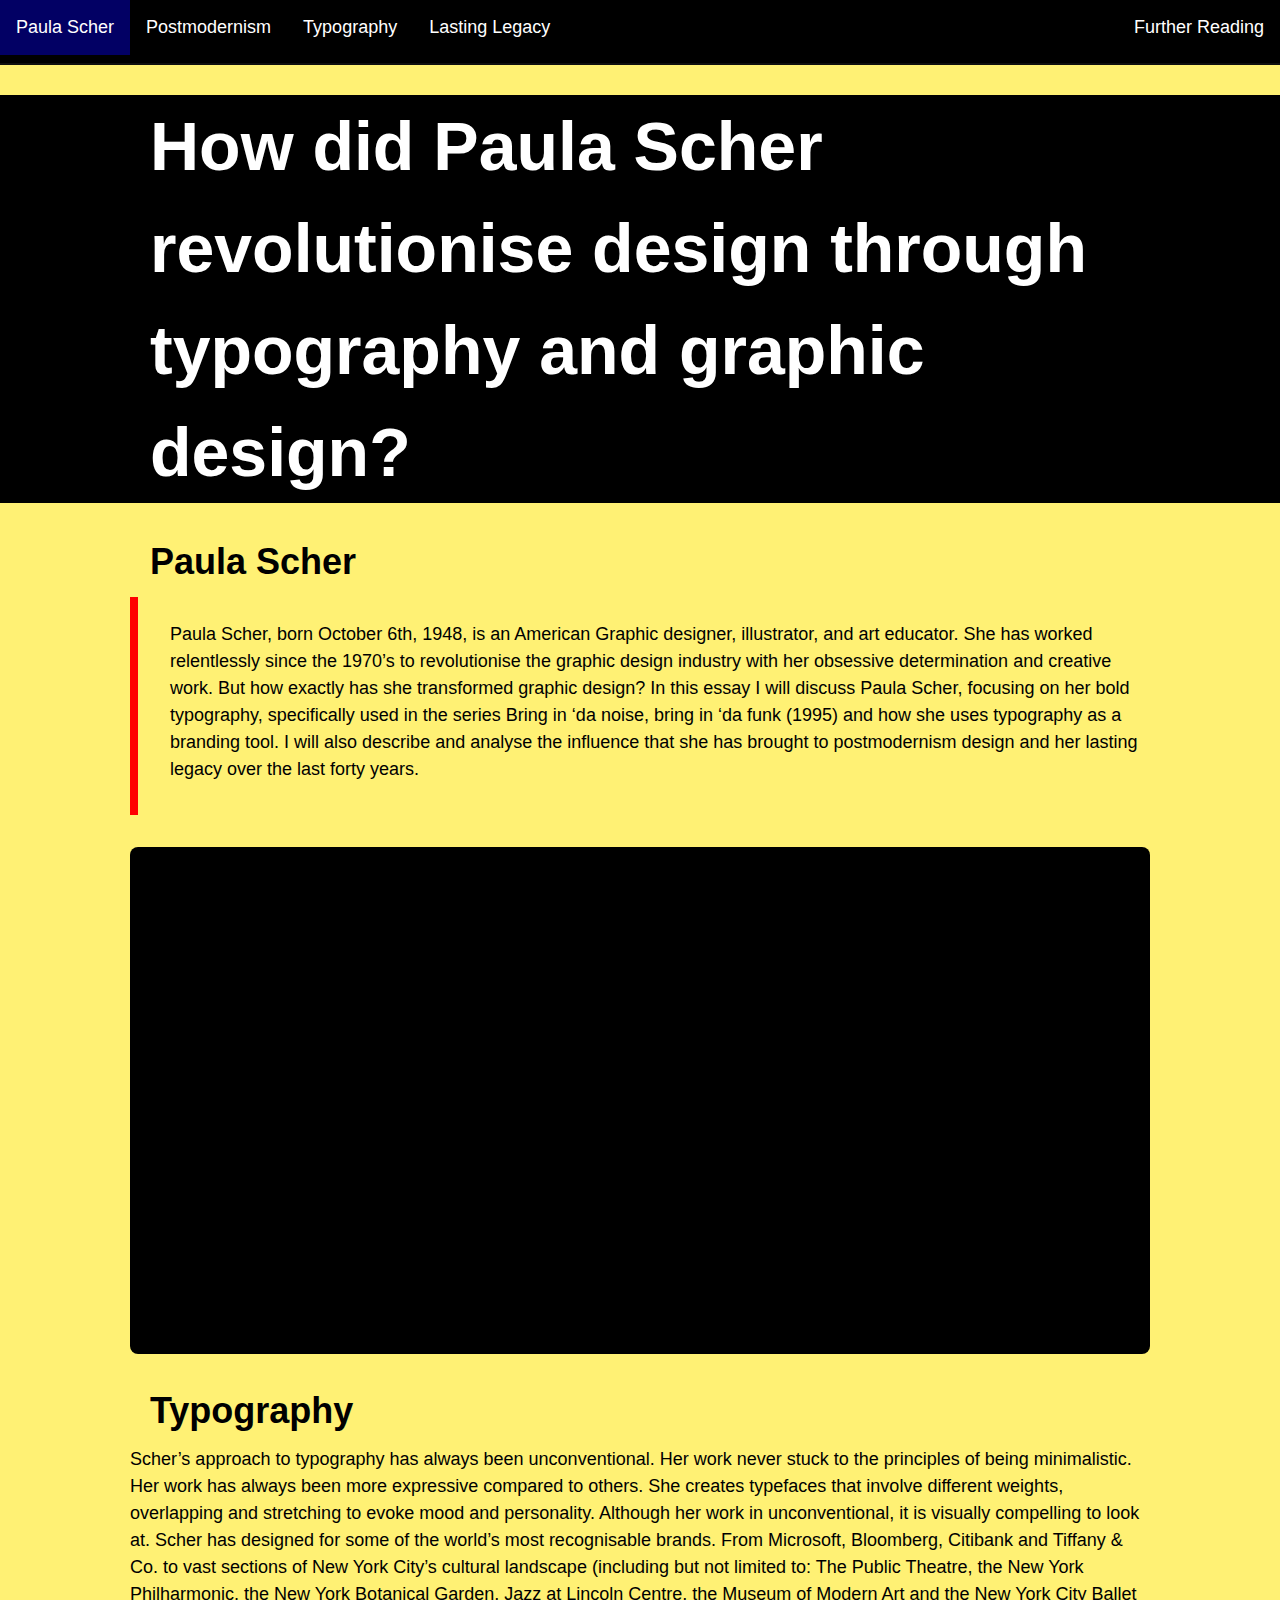
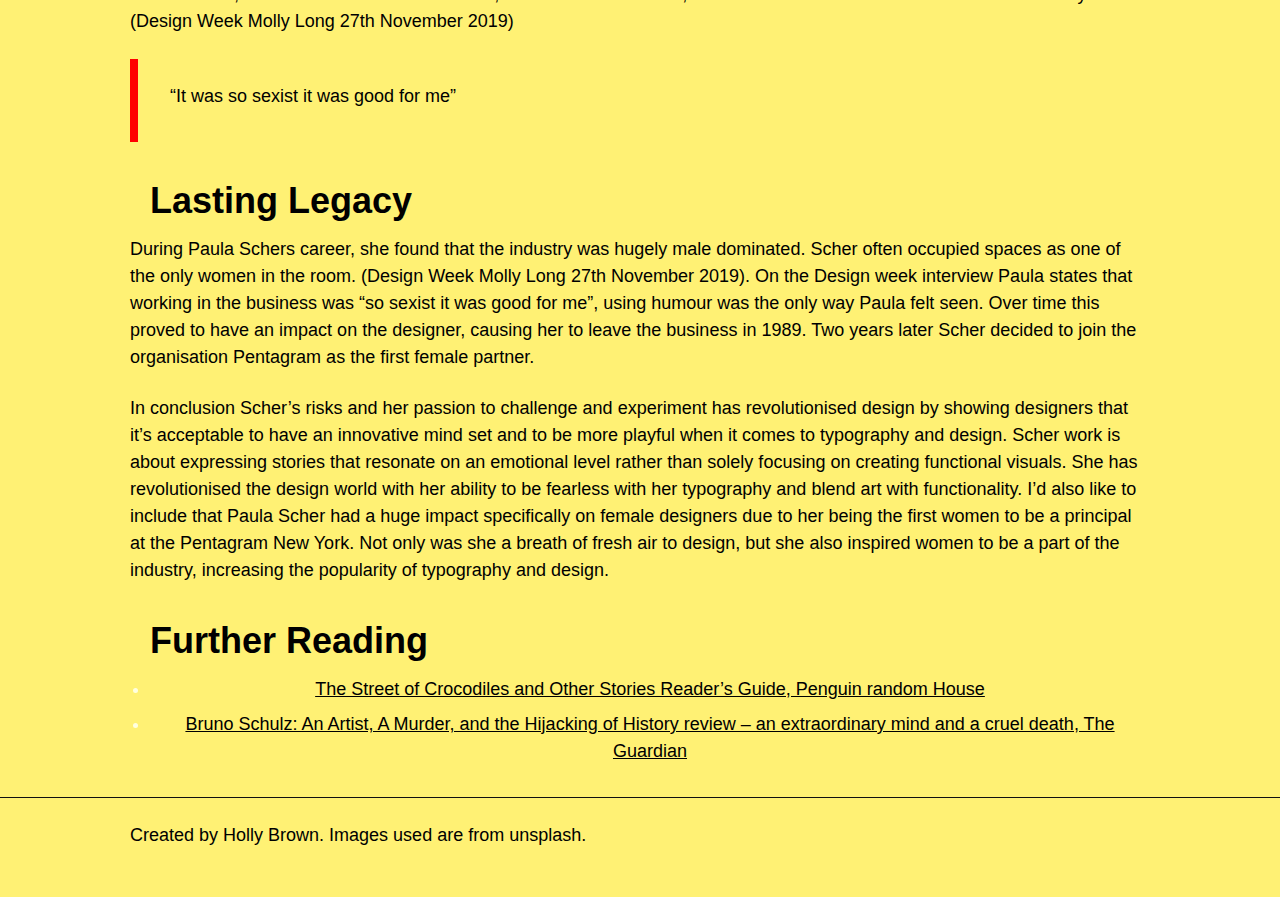
==== index.html @ dd76fe22 "index.html" ====
<!DOCTYPE html>
<html lang="en">

<head>
    <meta charset="UTF-8">
    <meta name="viewport" content="width=device-width, initial-scale=1.0">
    <title>Document</title>
    <link rel="stylesheet" type="text/css" href="/paulascher.css">

</head>

<body>
    <center>
        <div>
            <header>
                <div class="navbar">
                    <ul>
                        <li><a href="#Paula Scher">Paula Scher</a></li>
                        <li><a href="#Postmodernism">Postmodernism</a></li>
                        <li><a href="#Typography">Typography</a></li>
                        <li><a href="#Lasting Legacy">Lasting Legacy</a></li>
                        <li style="float:right"><a class="active" href="#Further Reading">Further Reading</a></li>
                    </ul>

                </div>
            </header>

            <div class="image-block">
            
               
                <div class="container">
                <h1>How did Paula Scher revolutionise design through typography and graphic design?</h1>
            </div>
            </div>

            <div class="container">


                <h2>Paula Scher</h2>
                <figure class="quote">
                    <blockquote>
                        <p> Paula Scher, born October 6th, 1948, is an American Graphic designer, illustrator, and art educator. She has worked relentlessly since the 1970’s to revolutionise the graphic design industry with her obsessive determination and creative work. But how exactly has she transformed graphic design? In this essay I will discuss Paula Scher, focusing on her bold typography, specifically used in the series Bring in ‘da noise, bring in ‘da funk (1995) and how she uses typography as a branding tool. I will also describe and analyse the influence that she has brought to postmodernism design and her lasting legacy over the last forty years.</p>



                    </blockquote>
                   
                </figure>

               
                
                
               
                <div class="color-block-container">
                    <div class="text-content">
                      <h2>Postmodernism</h2>
                      <p>Postmodernism is what came after modernist design, the prevailing aesthetic, style of the early mid 20th century, it can describe everything that came after modernism. (99 Designs, Johnny levanier, 2022). Post modernism became a movement in the 70’s and carried through to the 80’s, it rejected formal art instructions and theories, shattering traditional concepts. This is a significant movement as it introduced a new era of freedom and a sense that ‘anything goes’ (Tate, art Term). When Paula made Bring in ‘da Noise Bring in ‘da Funk (1995) it really signalled a paradigm shift, a new moment in the theatre. She figured out a way to take what she saw on stage and turn it into ink on paper. (Abstract The Art of Design time Netflix, 19:22). At the time this was the peak of postmodern graphic design. Set against a specific historical backdrop, the posters utilize a sans-serif typeface and combine elements of constructivism, graphic photography, and unique expressive techniques to transcend the limitations of postmodern graphic design, achieving a harmonious unity of form and function (Hill Publishing, Shao Yang, September 9th, 2024).  The series became popular as it reflected the culture and the graffiti streets of New York. Scher persuaded viewers with the posters by creating a system where the poster echoed the atmosphere of the theatre. This leads me to my next point which is how Scher uses her typography as a branding tool.</p>
                    </div>
                    <div class="image-content">
                      
                    </div>
                  </div>
                  


            

                <h2>Typography</h2>

                <p> Scher’s approach to typography has always been unconventional. Her work never stuck to the principles of being minimalistic. Her work has always been more expressive compared to others. She creates typefaces that involve different weights, overlapping and stretching to evoke mood and personality. Although her work in unconventional, it is visually compelling to look at. Scher has designed for some of the world’s most recognisable brands. From Microsoft, Bloomberg, Citibank and Tiffany & Co. to vast sections of New York City’s cultural landscape (including but not limited to: The Public Theatre, the New York Philharmonic, the New York Botanical Garden, Jazz at Lincoln Centre, the Museum of Modern Art and the New York City Ballet (Design Week Molly Long 27th November 2019) </P>
                
                


            
            
                     <div class="container">
                        <figure class="quote">
                            <blockquote>
                                <P> “It was so sexist it was good for me” </P>
                            </blockquote>
                            <figcaption>
                    </div>
                

                <h2> Lasting Legacy </h2>

                <P> During Paula Schers career, she found that the industry was hugely male dominated. Scher often occupied spaces as one of the only women in the room.  (Design Week Molly Long 27th November 2019). On the Design week interview Paula states that working in the business was “so sexist it was good for me”, using humour was the only way Paula felt seen.  Over time this proved to have an impact on the designer, causing her to leave the business in 1989.  Two years later Scher decided to join the organisation Pentagram as the first female partner. </P>

                <P> In conclusion Scher’s risks and her passion to challenge and experiment has revolutionised design by showing designers that it’s acceptable to have an innovative mind set and to be more playful when it comes to typography and design. Scher work is about expressing stories that resonate on an emotional level rather than solely focusing on creating functional visuals. She has revolutionised the design world with her ability to be fearless with her typography and blend art with functionality. I’d also like to include that Paula Scher had a huge impact specifically on female designers due to her being the first women to be a principal at the Pentagram New York. Not only was she a breath of fresh air to design, but she also inspired women to be a part of the industry, increasing the popularity of typography and design. </P>
               
               
               
        



                <h2> Further Reading </h2>

                <ul>
                    <li> <a href="https://www.penguinrandomhouse.com/books/293938/the-street-of-crocodiles-and-other-stories-by-bruno-schulz-foreword-by-jonathan-safran-foer-introduction-by-david-a-goldfarb-translated-by-celina-wieniewska/9780143105145/readers-guide/"
                            </a> The Street of Crocodiles and Other Stories Reader’s Guide, Penguin random House</a>
                    </li>
                    <li> <a href="https://www.theguardian.com/books/2023/may/14/bruno-schulz-an-artist-a-murder-and-the-hijacking-of-history-benjamin-balint-review-extraordinary-mind-cruel-death"
                            </a> Bruno Schulz: An Artist, A Murder, and the Hijacking of History review – an 
                            extraordinary mind and a cruel death, The Guardian</a> </li>
                </ul>


            </div>
            <footer>
                <div class="container">
                    <p> Created by Holly Brown. Images used are from unsplash. </p>
                </div>
            </footer>
    </center>
</body>

</html>
---- paulascher.css ----
/*import fonts from Google fonts>*/
@import url('https://fonts.googleapis.com/css2?family=Geist+Mono:wght@100..900&display=swap');

/* css reset */
 *{
    padding: 0;
    margin: 0;
    font-size: 100%;
    line-height: 1em;
 }

 /*default styles for whole page*/
 body{
    color: lightyellow;
    border-color: rgb(0, 0, 0);
    background-color: #fff174;
 }


 /* content contianer to centre content */
 .container {
    max-width: 1020px;
    margin: 0 auto o auto;
    font-size: large;
    

 }

 /* Default styling for Headings */
 h1,h2,h3,h4,h5,h6 {
    font-family: sans-serif;
    line-height: 1.5;
    font-weight: 700;
    margin-top: 30px; /* Adjust this value to control how far the heading is from the top */
    margin-left: 20px; /* Adjust to shift heading from the left if needed */
    text-align: left; /* Align the text to the left */
    
 }

 .navbar ul {
    list-style-type: none;
    margin: 0;
    padding: 0;
    overflow: hidden;
    background-color: #000000;
  }
  
 .navbar li {
    float: left;
  }
  
 .navbar li a {
    display: block;
    color: rgb(255, 255, 255);
    text-align: center;
    padding: 14px 16px;
    text-decoration: none;
  }
  
  /* Change the link color to #111 (black) on hover */
 .navbar li a:hover {
    background-color: #020064;
  }
 

     /*specific styles*/
         h1 {
            font-size: 4.25rem;
                margin-bottom: 2rem;
                   font-weight: 900;
                   font-family: sans-serif;
 }

 
 

 /*specific styles*/
h1 {
    font-size: 4.25rem;
    margin-bottom: 2rem;
    color: rgb(255, 255, 255);
    font-family: sans-serif;
    }
    


h2 {
    font-size: 2.25rem;
    margin-bottom: .5rem;
    color: #000000;
    font-family: sans-serif;

    }
    


 h3 {
     font-size: 2rem;
    margin-bottom: 0.5rem;
    font-family: sans-serif;

     }


    h4 {
    font-size: 1.75rem;
    margin-bottom: 0.5rem;
    font-family: sans-serif;
     }


   /* Paragraphs */
p {
font-family: sans-serif;
font-weight: 400;
line-height: 1.5;
font-size: 1.125rem;
margin-bottom: 1.5rem;
font-style: normal;
color: #000000;
text-align: left; /* Align the text to the left */

}

/*paragraph large */
p.large {
    font-family: sans-serif;
    font-weight: 400;
    font-style: italic;
    line-height: 1.5;
    font-size: 1.5rem;
    margin-bottom: 2.5rem;
    color: #000000;
    }
    
    
ul {
        list-style: disc outside;
        margin-bottom: 1.5rem;
        margin-left: 1.25rem;
        }
        ul li {
        font-family: sans-serif;
        font-weight: 400;
        line-height: 1.5;
        font-size: 1.125rem;
        margin-bottom: .5rem;
        }

        /* hyperlinks */
a {
    font-family: sans-serif;
    font-size:inherit;
    line-height: inherit;
    color: #000000;
    }
    
a:hover {
 color:#0b0267;
 }
a:visited {
color:#ff0000;
 }

/* images*/
img {
    max-width: 1020px;
    width:100%;
    height:auto;
    border:1px solid #101010;
    margin-bottom: 2rem;
    }
    
    /*blockquote*/
figure.quote {
    border-left: 8px solid #ff0000;
    padding:1.5rem 0 1.5rem 2rem;
    margin-bottom: 2rem;
    }

figure.quote p{
 margin-bottom:0;
 }
 figure.quote blockquote {
 margin-bottom:.5rem;
 }
 figure.quote figcaption p{
 font-weight:700;
  }

footer {
padding: 1.5rem 0 1.5rem 0;
margin-top:2rem;
border-top:1px solid #101010;
}

main{
    margin-bottom: 2.5rem;
    }

    header{
        border-bottom:2px solid #101010;
        }
        header p.logo{
        font-weight: 700;
        font-size:1.75rem;
        line-height: 1.1;
        }

        .colour-block{
            padding:3rem 0 3rem 0;
            background-color:#fffbec;
        
            }
            
            .highlight {
                background-color: #088505;
                padding:0 0.5rem;
                }
                
                
/* images*/
img { 
    
    max-width: 1020px;
    width:100%;
    height:auto;
    border:1px solid #101010;
    margin-bottom: 2rem;
    }
    
/*header block with bg images*/ 
.image-block{
    min-height: 400px;
    width:100%;
    background-color: rgb(0, 0, 0);
    margin:0;
    padding:0;
    background-image:'bruno-1.png';

}

       
/* Style for the container */
.color-block-container {
           
    background-color: #000000;  
    padding: 20px;              
    border-radius: 8px;          
    align-items: center;         /* Vertically center the content */
    
  }
  
  /* Style for the text content */
  .text-content {
    flex: 1;                     /* Make text content take up available space */
    margin-right: 20px;           /* Space between text and image */
    color: lightgoldenrodyellow;
  }
  
  

  
  /* Style for the image content */
  .image-content img {
    max-width: 300px;             /* Set a maximum width for the image */

  }
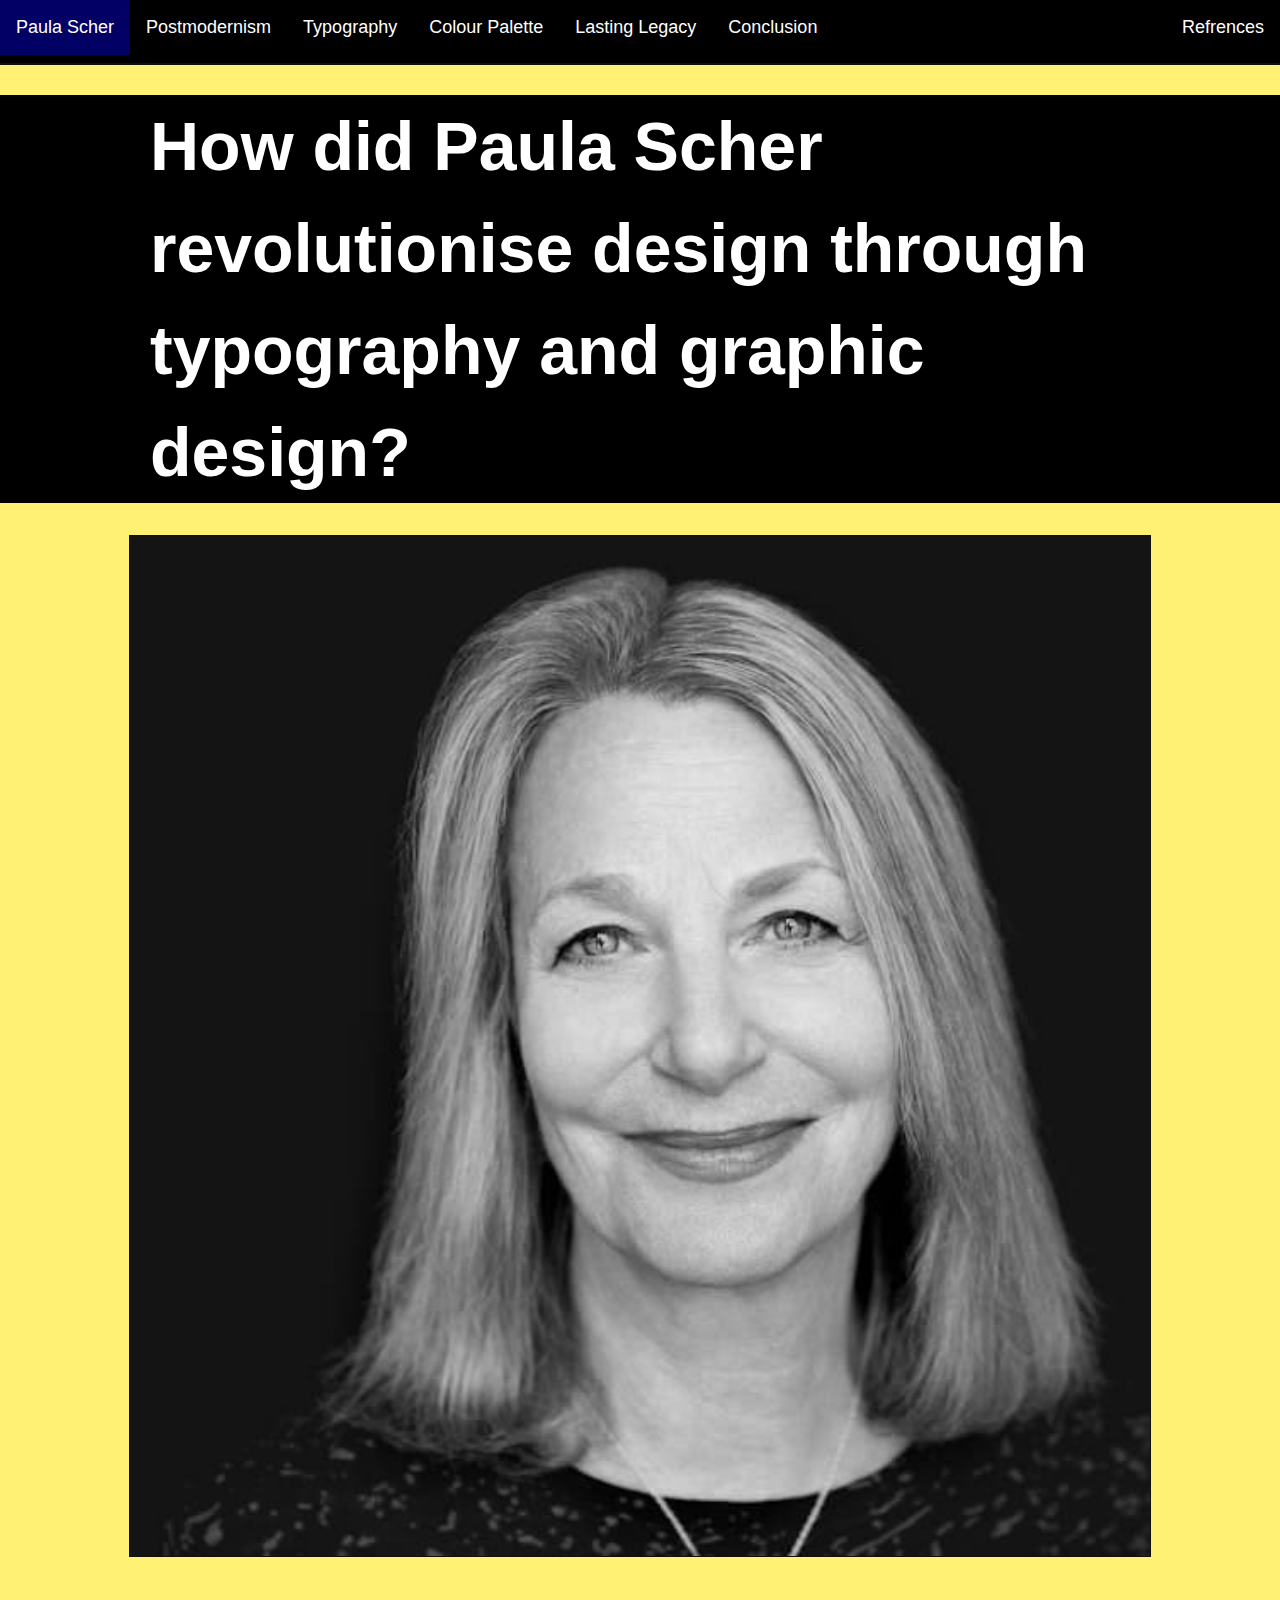
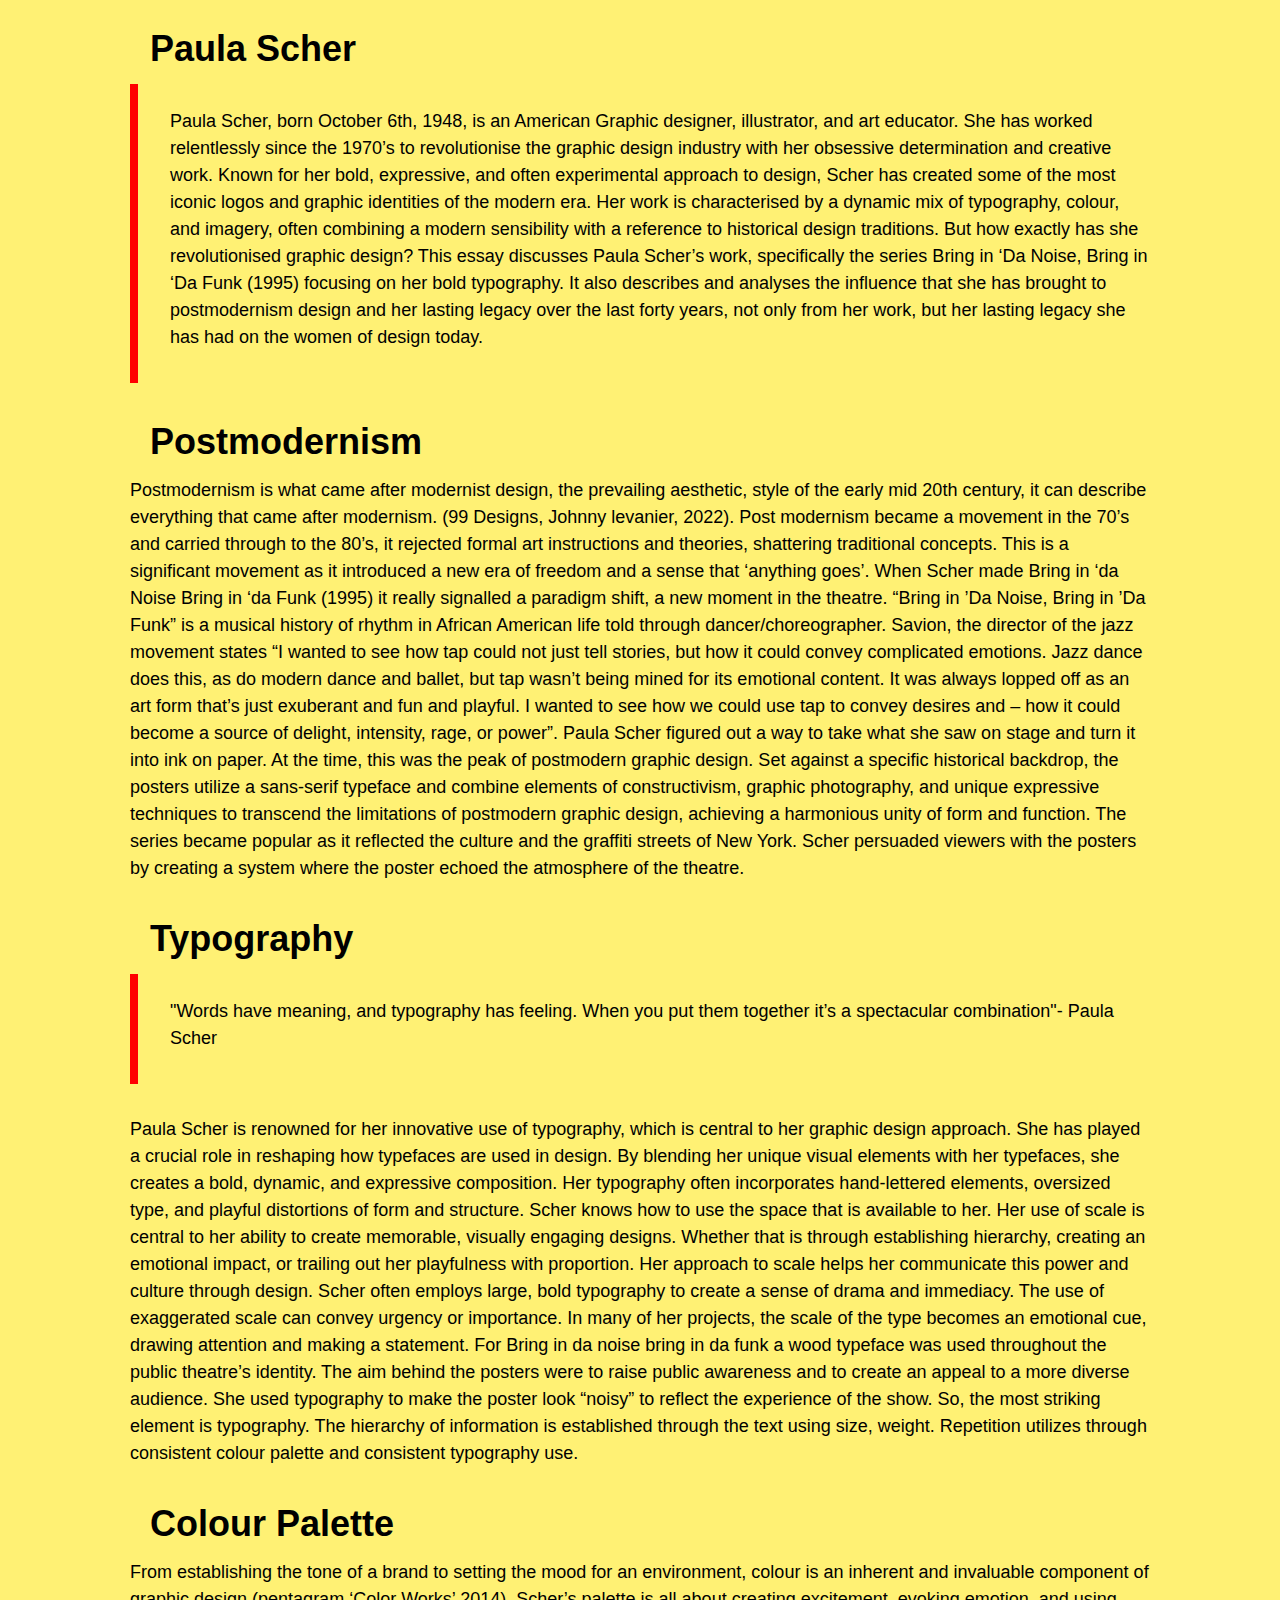
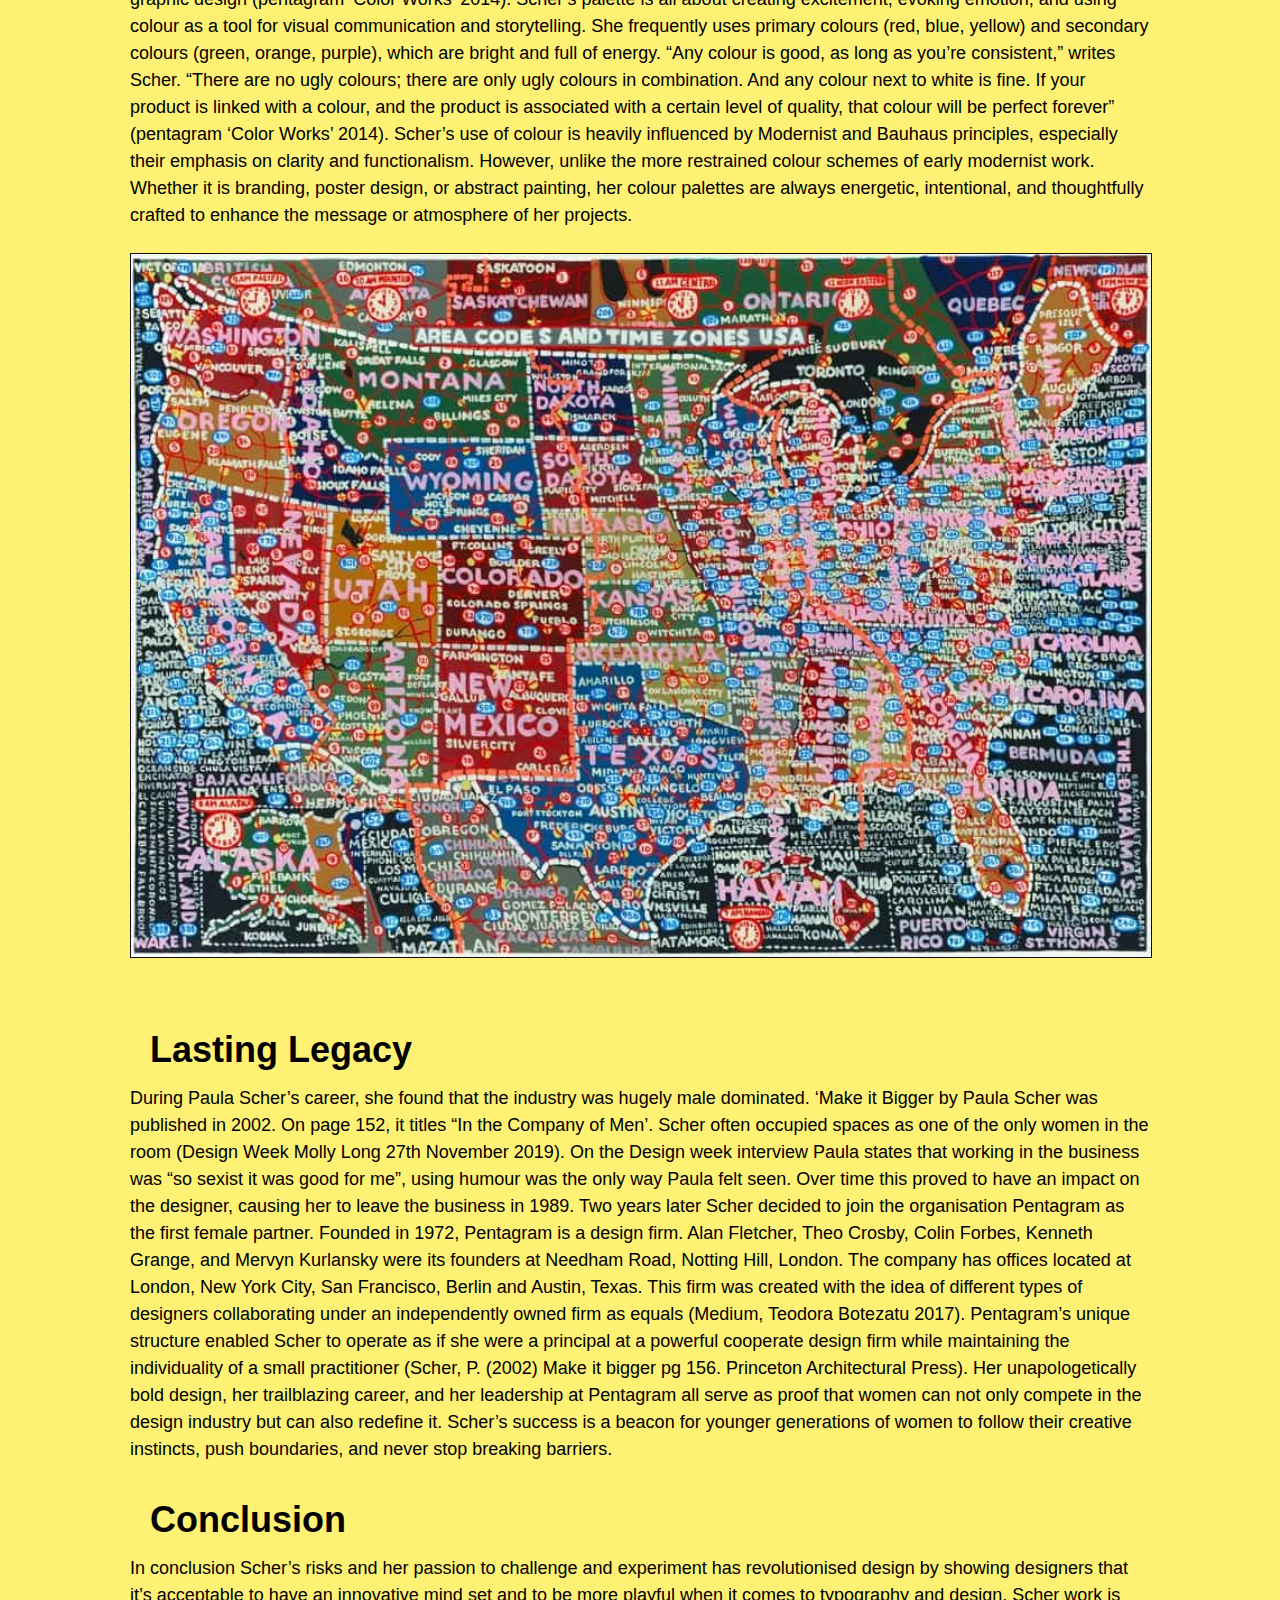
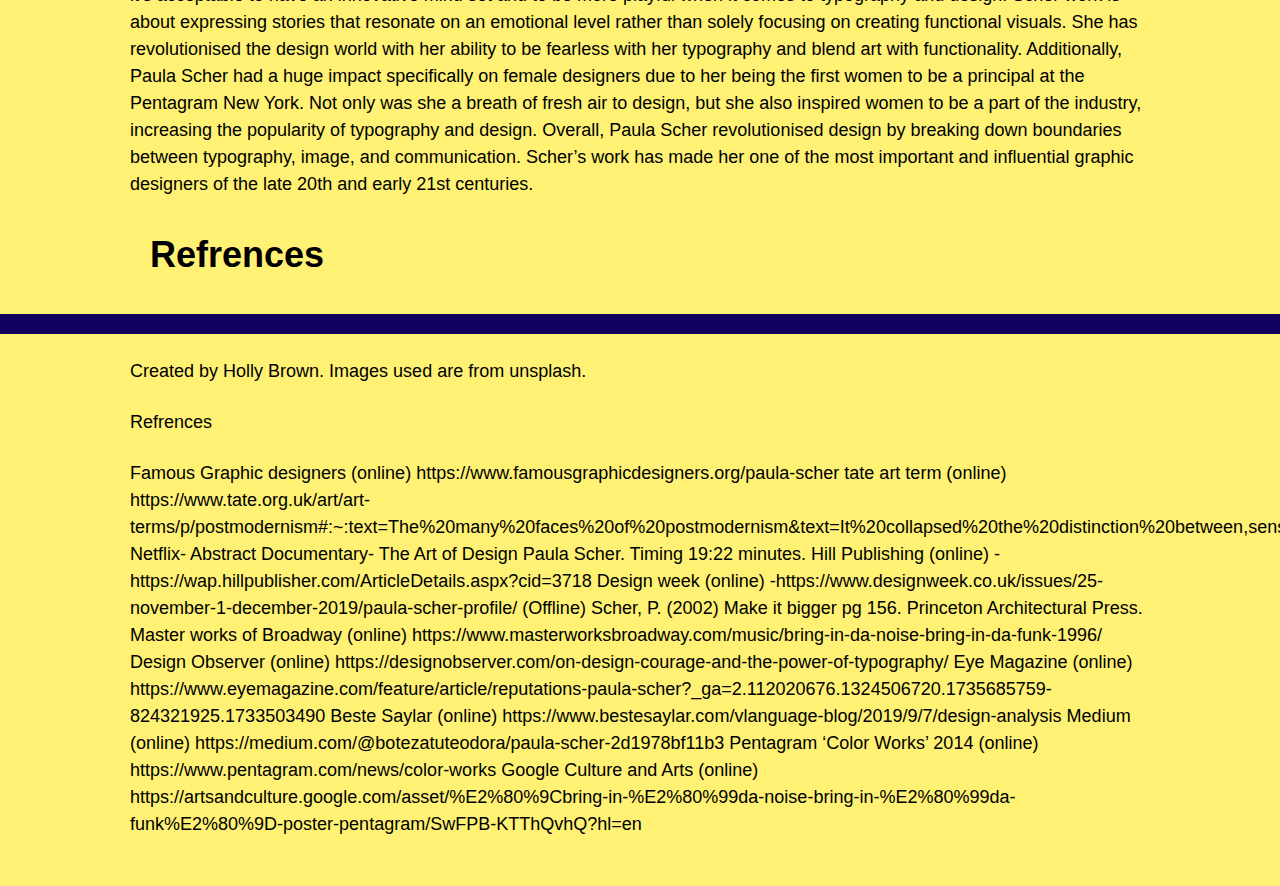
==== commit 0b3ad956: "css" ====
--- a/index.html
+++ b/index.html
@@ -7,10 +7,14 @@
     <title>Document</title>
     <link rel="stylesheet" type="text/css" href="/paulascher.css">
 
+    
+
 </head>
 
 <body>
     <center>
+
+
         <div>
             <header>
                 <div class="navbar">
@@ -18,99 +22,140 @@
                         <li><a href="#Paula Scher">Paula Scher</a></li>
                         <li><a href="#Postmodernism">Postmodernism</a></li>
                         <li><a href="#Typography">Typography</a></li>
+                        <li><a href="#Colour Palette">Colour Palette</a></li>
                         <li><a href="#Lasting Legacy">Lasting Legacy</a></li>
-                        <li style="float:right"><a class="active" href="#Further Reading">Further Reading</a></li>
+                        <li><a href="#Conclusion">Conclusion</a></li>
+                        <li style="float:right"><a class="active" href="#Refrences">Refrences</a></li>
                     </ul>
+                
 
                 </div>
+
+
             </header>
 
+
             <div class="image-block">
-            
-               
                 <div class="container">
                 <h1>How did Paula Scher revolutionise design through typography and graphic design?</h1>
             </div>
             </div>
 
+            <img src="images/paula.scher1.jpg"</img>
+            
+
             <div class="container">
-
 
                 <h2>Paula Scher</h2>
                 <figure class="quote">
                     <blockquote>
-                        <p> Paula Scher, born October 6th, 1948, is an American Graphic designer, illustrator, and art educator. She has worked relentlessly since the 1970’s to revolutionise the graphic design industry with her obsessive determination and creative work. But how exactly has she transformed graphic design? In this essay I will discuss Paula Scher, focusing on her bold typography, specifically used in the series Bring in ‘da noise, bring in ‘da funk (1995) and how she uses typography as a branding tool. I will also describe and analyse the influence that she has brought to postmodernism design and her lasting legacy over the last forty years.</p>
-
+                        <p>
+                            Paula Scher, born October 6th, 1948, is an American Graphic designer, illustrator, and art educator. She has worked relentlessly since the 1970’s to revolutionise the graphic design industry with her obsessive determination and creative work. Known for her bold, expressive, and often experimental approach to design, Scher has created some of the most iconic logos and graphic identities of the modern era. Her work is characterised by a dynamic mix of typography, colour, and imagery, often combining a modern sensibility with a reference to historical design traditions. But how exactly has she revolutionised graphic design? This essay discusses Paula Scher’s work, specifically the series Bring in ‘Da Noise, Bring in ‘Da Funk (1995) focusing on her bold typography. It also describes and analyses the influence that she has brought to postmodernism design and her lasting legacy over the last forty years, not only from her work, but her lasting legacy she has had on the women of design today.
+                             </p>
 
 
                     </blockquote>
                    
                 </figure>
+                
+              
 
                
                 
+        
+               
+                 <h2>Postmodernism</h2>
+                <p>Postmodernism is what came after modernist design, the prevailing aesthetic, style of the early mid 20th century, it can describe everything that came after modernism. (99 Designs, Johnny levanier, 2022). Post modernism became a movement in the 70’s and carried through to the 80’s, it rejected formal art instructions and theories, shattering traditional concepts. This is a significant movement as it introduced a new era of freedom and a sense that ‘anything goes’. When Scher made Bring in ‘da Noise Bring in ‘da Funk (1995) it really signalled a paradigm shift, a new moment in the theatre. “Bring in ’Da Noise, Bring in ’Da Funk” is a musical history of rhythm in African American life told through dancer/choreographer. Savion, the director of the jazz movement states “I wanted to see how tap could not just tell stories, but how it could convey complicated emotions. Jazz dance does this, as do modern dance and ballet, but tap wasn’t being mined for its emotional content. It was always lopped off as an art form that’s just exuberant and fun and playful. I wanted to see how we could use tap to convey desires and – how it could become a source of delight, intensity, rage, or power”. Paula Scher figured out a way to take what she saw on stage and turn it into ink on paper. At the time, this was the peak of postmodern graphic design. Set against a specific historical backdrop, the posters utilize a sans-serif typeface and combine elements of constructivism, graphic photography, and unique expressive techniques to transcend the limitations of postmodern graphic design, achieving a harmonious unity of form and function.  The series became popular as it reflected the culture and the graffiti streets of New York. Scher persuaded viewers with the posters by creating a system where the poster echoed the atmosphere of the theatre.</p>
+
+
                 
-               
-                <div class="color-block-container">
-                    <div class="text-content">
-                      <h2>Postmodernism</h2>
-                      <p>Postmodernism is what came after modernist design, the prevailing aesthetic, style of the early mid 20th century, it can describe everything that came after modernism. (99 Designs, Johnny levanier, 2022). Post modernism became a movement in the 70’s and carried through to the 80’s, it rejected formal art instructions and theories, shattering traditional concepts. This is a significant movement as it introduced a new era of freedom and a sense that ‘anything goes’ (Tate, art Term). When Paula made Bring in ‘da Noise Bring in ‘da Funk (1995) it really signalled a paradigm shift, a new moment in the theatre. She figured out a way to take what she saw on stage and turn it into ink on paper. (Abstract The Art of Design time Netflix, 19:22). At the time this was the peak of postmodern graphic design. Set against a specific historical backdrop, the posters utilize a sans-serif typeface and combine elements of constructivism, graphic photography, and unique expressive techniques to transcend the limitations of postmodern graphic design, achieving a harmonious unity of form and function (Hill Publishing, Shao Yang, September 9th, 2024).  The series became popular as it reflected the culture and the graffiti streets of New York. Scher persuaded viewers with the posters by creating a system where the poster echoed the atmosphere of the theatre. This leads me to my next point which is how Scher uses her typography as a branding tool.</p>
-                    </div>
-                    <div class="image-content">
                       
-                    </div>
-                  </div>
+                <h2>Typography</h2>
                   
 
-
+                  <div class="container">
+                    <figure class="quote">
+                        <blockquote>
+                            <P> "Words have meaning, and typography has feeling. When you put them together it’s a spectacular combination"- Paula Scher </P>
+                        </blockquote>
+                        <figcaption>
+                </div>
+            
             
 
-                <h2>Typography</h2>
-
-                <p> Scher’s approach to typography has always been unconventional. Her work never stuck to the principles of being minimalistic. Her work has always been more expressive compared to others. She creates typefaces that involve different weights, overlapping and stretching to evoke mood and personality. Although her work in unconventional, it is visually compelling to look at. Scher has designed for some of the world’s most recognisable brands. From Microsoft, Bloomberg, Citibank and Tiffany & Co. to vast sections of New York City’s cultural landscape (including but not limited to: The Public Theatre, the New York Philharmonic, the New York Botanical Garden, Jazz at Lincoln Centre, the Museum of Modern Art and the New York City Ballet (Design Week Molly Long 27th November 2019) </P>
-                
+                <p> Paula Scher is renowned for her innovative use of typography, which is central to her graphic design approach. She has played a crucial role in reshaping how typefaces are used in design. By blending her unique visual elements with her typefaces, she creates a bold, dynamic, and expressive composition. Her typography often incorporates hand-lettered elements, oversized type, and playful distortions of form and structure. Scher knows how to use the space that is available to her. Her use of scale is central to her ability to create memorable, visually engaging designs. Whether that is through establishing hierarchy, creating an emotional impact, or trailing out her playfulness with proportion. Her approach to scale helps her communicate this power and culture through design. Scher often employs large, bold typography to create a sense of drama and immediacy. The use of exaggerated scale can convey urgency or importance. In many of her projects, the scale of the type becomes an emotional cue, drawing attention and making a statement. For Bring in da noise bring in da funk a wood typeface was used throughout the public theatre’s identity. The aim behind the posters were to raise public awareness and to create an appeal to a more diverse audience. She used typography to make the poster look “noisy” to reflect the experience of the show. So, the most striking element is typography. The hierarchy of information is established through the text using size, weight. Repetition utilizes through consistent colour palette and consistent typography use.</p>
                 
 
+                <h2> Colour Palette </h2>
+                <p>From establishing the tone of a brand to setting the mood for an environment, colour is an inherent and invaluable component of graphic design (pentagram ‘Color Works’ 2014). Scher’s palette is all about creating excitement, evoking emotion, and using colour as a tool for visual communication and storytelling. She frequently uses primary colours (red, blue, yellow) and secondary colours (green, orange, purple), which are bright and full of energy. “Any colour is good, as long as you’re consistent,” writes Scher. “There are no ugly colours; there are only ugly colours in combination. And any colour next to white is fine. If your product is linked with a colour, and the product is associated with a certain level of quality, that colour will be perfect forever” (pentagram ‘Color Works’ 2014). Scher’s use of colour is heavily influenced by Modernist and Bauhaus principles, especially their emphasis on clarity and functionalism. However, unlike the more restrained colour schemes of early modernist work. Whether it is branding, poster design, or abstract painting, her colour palettes are always energetic, intentional, and thoughtfully crafted to enhance the message or atmosphere of her projects.</p>
 
+
+            <img src="images/paula.scher.colourpalette.jpg">
             
-            
-                     <div class="container">
-                        <figure class="quote">
-                            <blockquote>
-                                <P> “It was so sexist it was good for me” </P>
-                            </blockquote>
-                            <figcaption>
-                    </div>
-                
+                   
 
                 <h2> Lasting Legacy </h2>
+                <p>During Paula Scher’s career, she found that the industry was hugely male dominated. ‘Make it Bigger by Paula Scher was published in 2002. On page 152, it titles “In the Company of Men’. Scher often occupied spaces as one of the only women in the room (Design Week Molly Long 27th November 2019). On the Design week interview Paula states that working in the business was “so sexist it was good for me”, using humour was the only way Paula felt seen. Over time this proved to have an impact on the designer, causing her to leave the business in 1989.  Two years later Scher decided to join the organisation Pentagram as the first female partner. Founded in 1972, Pentagram is a design firm. 
+                    Alan Fletcher, Theo Crosby, Colin Forbes, Kenneth Grange, and Mervyn Kurlansky were its founders at Needham Road, Notting Hill, London. The company has offices located at London, New York City, San Francisco, Berlin and Austin, Texas. This firm was created with the idea of different types of designers collaborating under an independently owned firm as equals (Medium, Teodora Botezatu 2017).
+                     Pentagram’s unique structure enabled Scher to operate as if she were a principal at a powerful cooperate design firm while maintaining the individuality of a small practitioner (Scher, P. (2002) Make it bigger pg 156. Princeton Architectural Press). Her unapologetically bold design, her trailblazing career, and her leadership at Pentagram all serve as proof that women can not only compete in the design industry but can also redefine it. Scher’s success is a beacon for younger generations of women to follow their creative instincts, push boundaries, and never stop breaking barriers.
+                    
+                    </p>
 
-                <P> During Paula Schers career, she found that the industry was hugely male dominated. Scher often occupied spaces as one of the only women in the room.  (Design Week Molly Long 27th November 2019). On the Design week interview Paula states that working in the business was “so sexist it was good for me”, using humour was the only way Paula felt seen.  Over time this proved to have an impact on the designer, causing her to leave the business in 1989.  Two years later Scher decided to join the organisation Pentagram as the first female partner. </P>
-
-                <P> In conclusion Scher’s risks and her passion to challenge and experiment has revolutionised design by showing designers that it’s acceptable to have an innovative mind set and to be more playful when it comes to typography and design. Scher work is about expressing stories that resonate on an emotional level rather than solely focusing on creating functional visuals. She has revolutionised the design world with her ability to be fearless with her typography and blend art with functionality. I’d also like to include that Paula Scher had a huge impact specifically on female designers due to her being the first women to be a principal at the Pentagram New York. Not only was she a breath of fresh air to design, but she also inspired women to be a part of the industry, increasing the popularity of typography and design. </P>
                
                
-               
+               <h2>Conclusion</h2>
+               <p>In conclusion Scher’s risks and her passion to challenge and experiment has revolutionised design by showing designers that it’s acceptable to have an innovative mind set and to be more playful when it comes to typography and design. Scher work is about expressing stories that resonate on an emotional level rather than solely focusing on creating functional visuals. She has revolutionised the design world with her ability to be fearless with her typography and blend art with functionality. Additionally, Paula Scher had a huge impact specifically on female designers due to her being the first women to be a principal at the Pentagram New York. Not only was she a breath of fresh air to design, but she also inspired women to be a part of the industry, increasing the popularity of typography and design. Overall, Paula Scher revolutionised design by breaking down boundaries between typography, image, and communication. Scher’s work has made her one of the most important and influential graphic designers of the late 20th and early 21st centuries.</p>
         
 
 
 
-                <h2> Further Reading </h2>
+                
 
-                <ul>
-                    <li> <a href="https://www.penguinrandomhouse.com/books/293938/the-street-of-crocodiles-and-other-stories-by-bruno-schulz-foreword-by-jonathan-safran-foer-introduction-by-david-a-goldfarb-translated-by-celina-wieniewska/9780143105145/readers-guide/"
-                            </a> The Street of Crocodiles and Other Stories Reader’s Guide, Penguin random House</a>
-                    </li>
-                    <li> <a href="https://www.theguardian.com/books/2023/may/14/bruno-schulz-an-artist-a-murder-and-the-hijacking-of-history-benjamin-balint-review-extraordinary-mind-cruel-death"
-                            </a> Bruno Schulz: An Artist, A Murder, and the Hijacking of History review – an 
-                            extraordinary mind and a cruel death, The Guardian</a> </li>
-                </ul>
-
-
+<h2>Refrences</h2>
             </div>
             <footer>
                 <div class="container">
                     <p> Created by Holly Brown. Images used are from unsplash. </p>
+                    <p>Refrences</p>
+                    <p>Famous Graphic designers (online)
+                        https://www.famousgraphicdesigners.org/paula-scher
+                        
+                        tate art term (online)
+                        https://www.tate.org.uk/art/art-terms/p/postmodernism#:~:text=The%20many%20faces%20of%20postmodernism&text=It%20collapsed%20the%20distinction%20between,sense%20that%20'anything%20goes'
+                        
+                        Netflix- Abstract Documentary- The Art of Design Paula Scher. Timing 19:22 minutes.
+                        
+                        Hill Publishing  (online)
+                         - https://wap.hillpublisher.com/ArticleDetails.aspx?cid=3718
+                        
+                        Design week (online)
+                        -https://www.designweek.co.uk/issues/25-november-1-december-2019/paula-scher-profile/
+                        
+                        (Offline)
+                         Scher, P. (2002) Make it bigger pg 156. Princeton Architectural Press.
+                        
+                        Master works of Broadway (online)
+                        https://www.masterworksbroadway.com/music/bring-in-da-noise-bring-in-da-funk-1996/
+                        
+                        Design Observer (online)
+                        https://designobserver.com/on-design-courage-and-the-power-of-typography/ 
+                        
+                        Eye Magazine (online)
+                        https://www.eyemagazine.com/feature/article/reputations-paula-scher?_ga=2.112020676.1324506720.1735685759-824321925.1733503490
+                        
+                        Beste Saylar (online)
+                        https://www.bestesaylar.com/vlanguage-blog/2019/9/7/design-analysis
+                         
+                        Medium (online)
+                        https://medium.com/@botezatuteodora/paula-scher-2d1978bf11b3
+                        
+                        Pentagram ‘Color Works’ 2014 (online)
+                         https://www.pentagram.com/news/color-works
+                        
+                        Google Culture and Arts (online)
+                        https://artsandculture.google.com/asset/%E2%80%9Cbring-in-%E2%80%99da-noise-bring-in-%E2%80%99da-funk%E2%80%9D-poster-pentagram/SwFPB-KTThQvhQ?hl=en
+                        
+                        </p>
                 </div>
             </footer>
     </center>
--- a/paulascher.css
+++ b/paulascher.css
@@ -22,6 +22,7 @@
     max-width: 1020px;
     margin: 0 auto o auto;
     font-size: large;
+    
     
 
  }
@@ -185,13 +186,15 @@
  margin-bottom:.5rem;
  }
  figure.quote figcaption p{
- font-weight:700;
+ font-size: large;
   }
 
 footer {
 padding: 1.5rem 0 1.5rem 0;
 margin-top:2rem;
-border-top:1px solid #101010;
+border-top:20px solid #11005e;
+background-color: #fff174;
+
 }
 
 main{
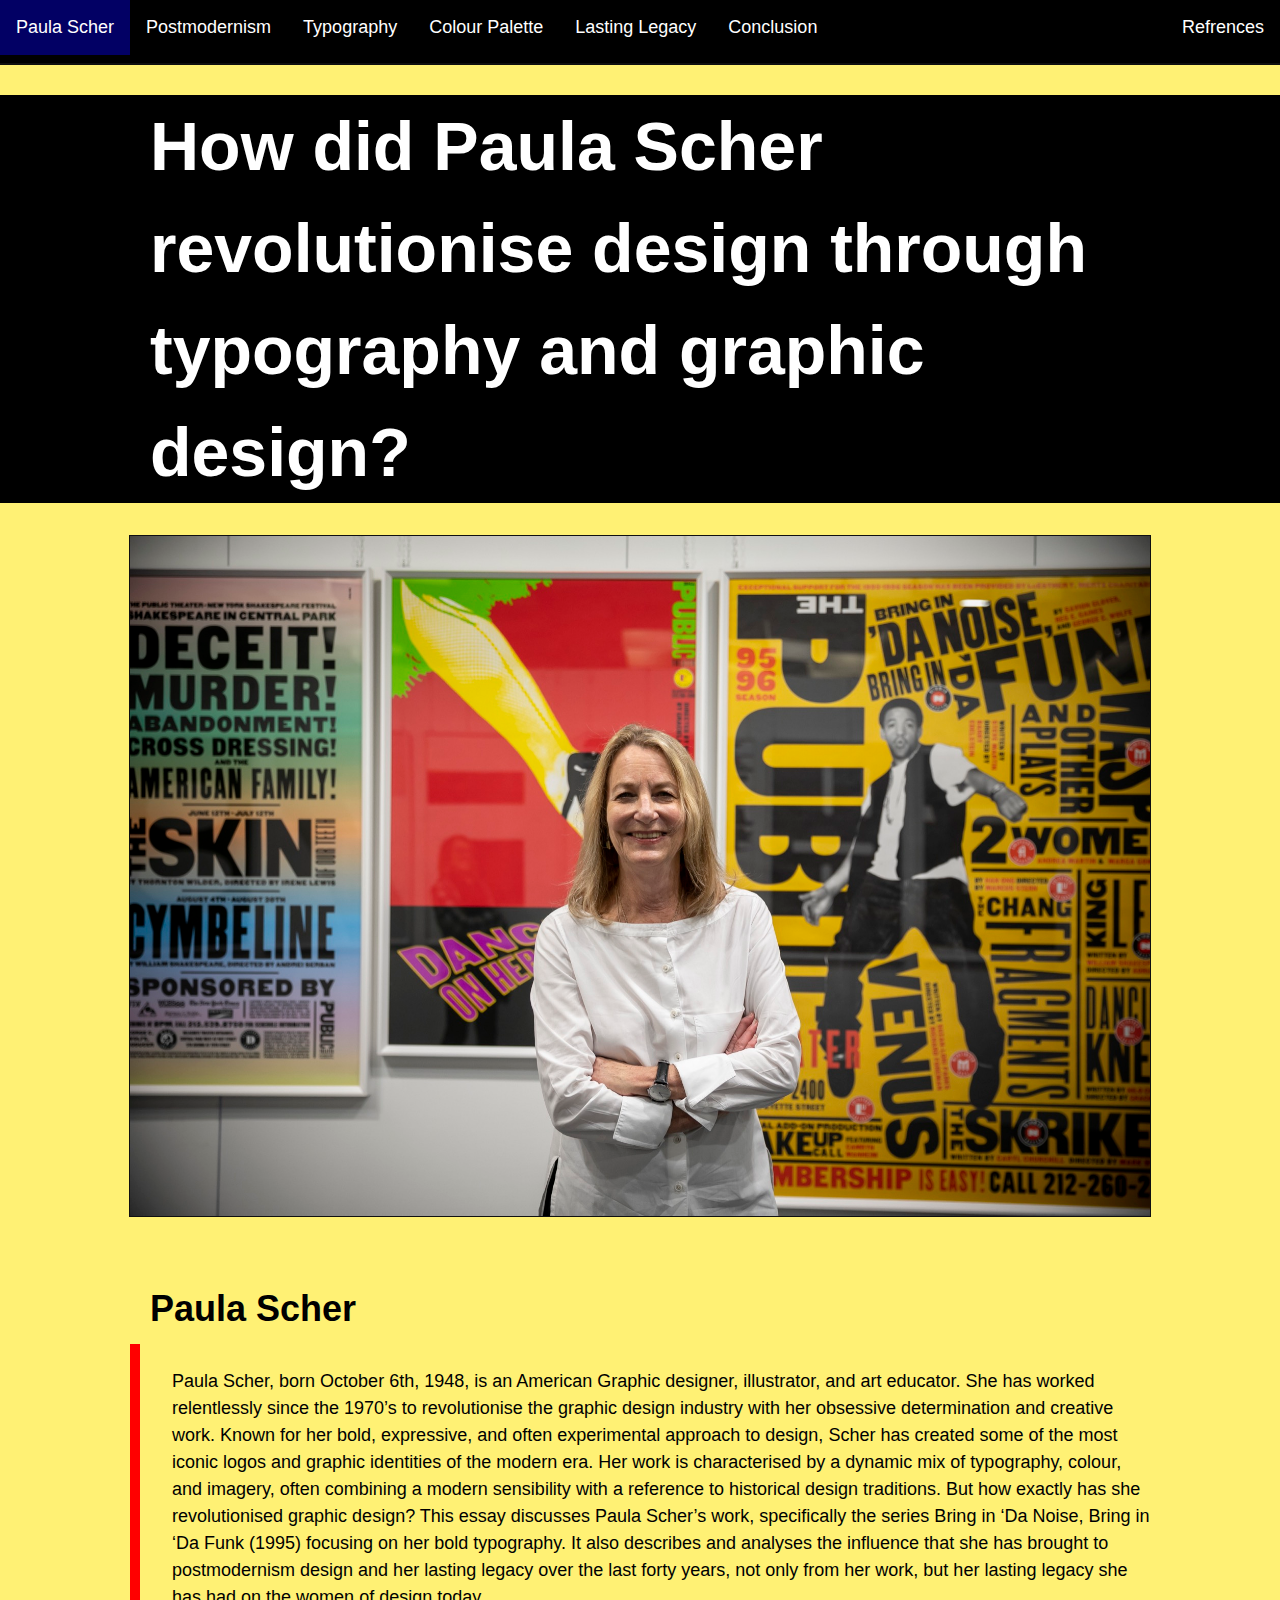
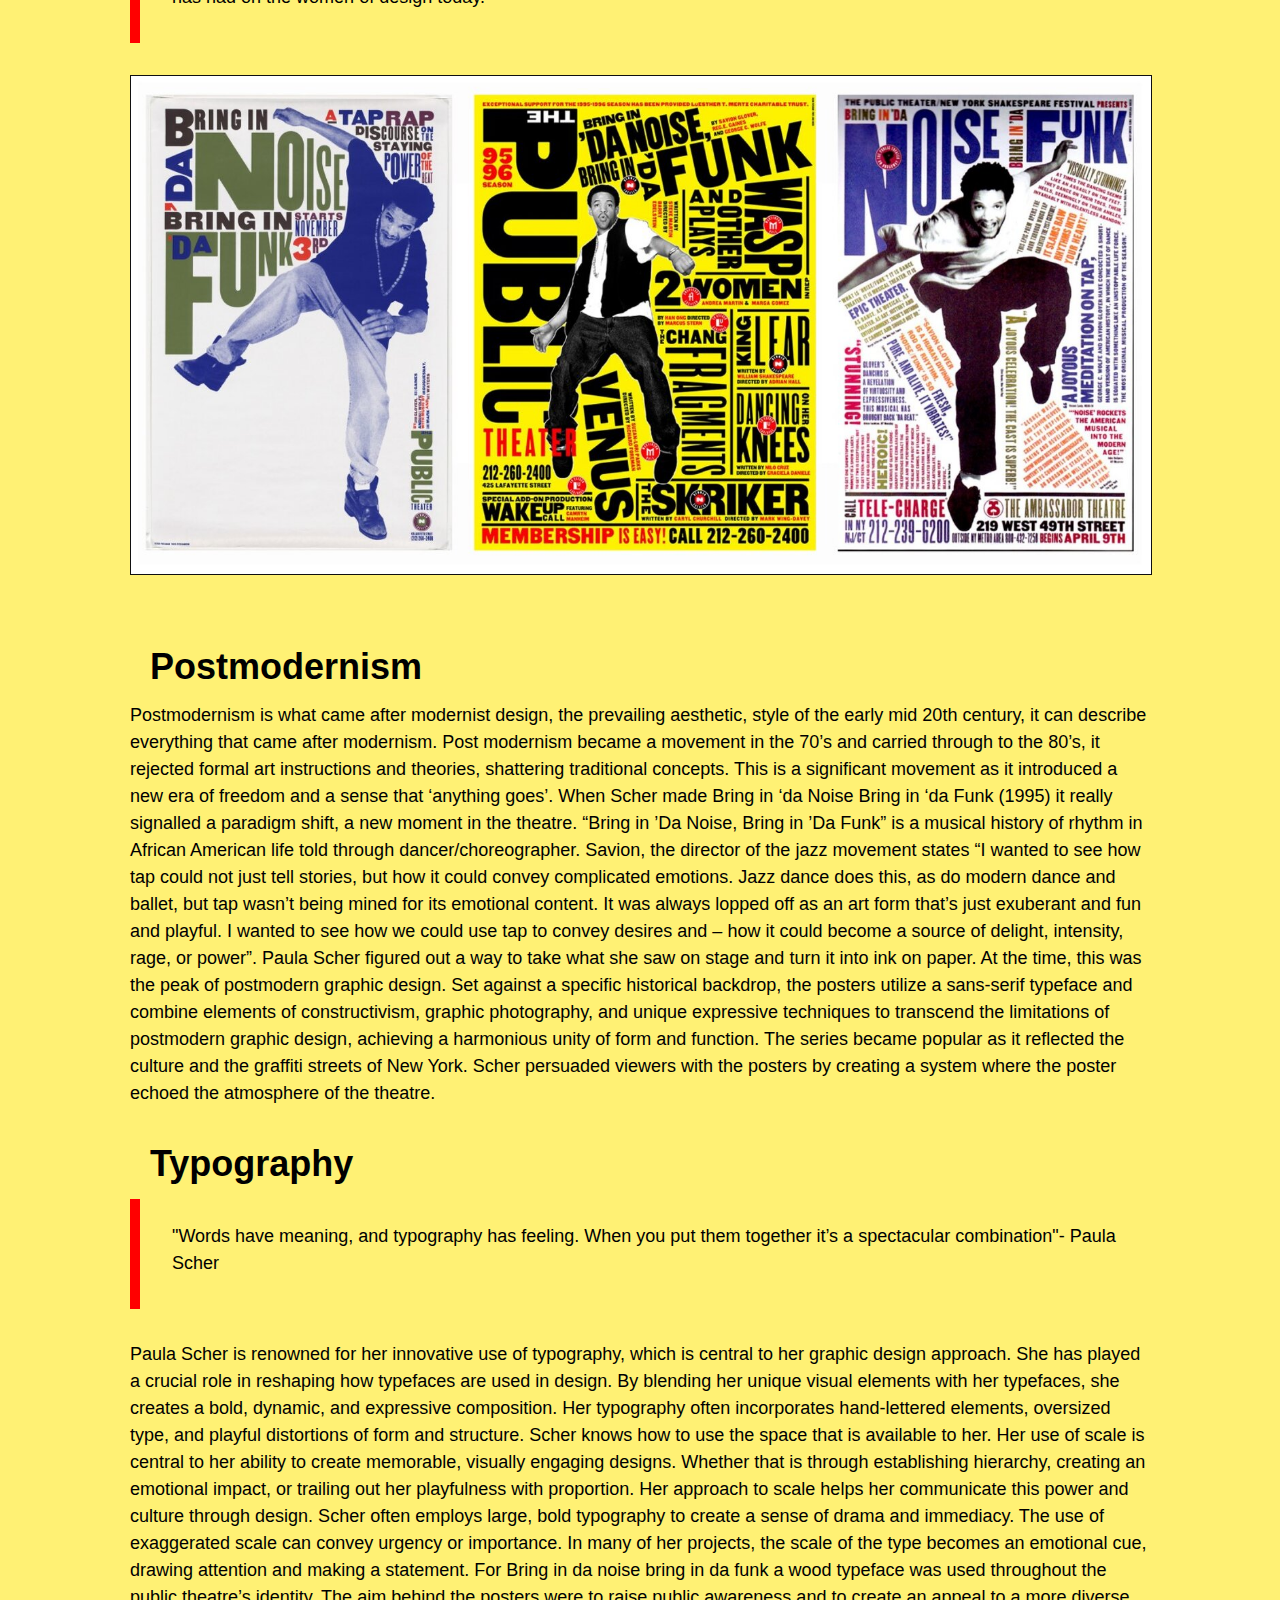
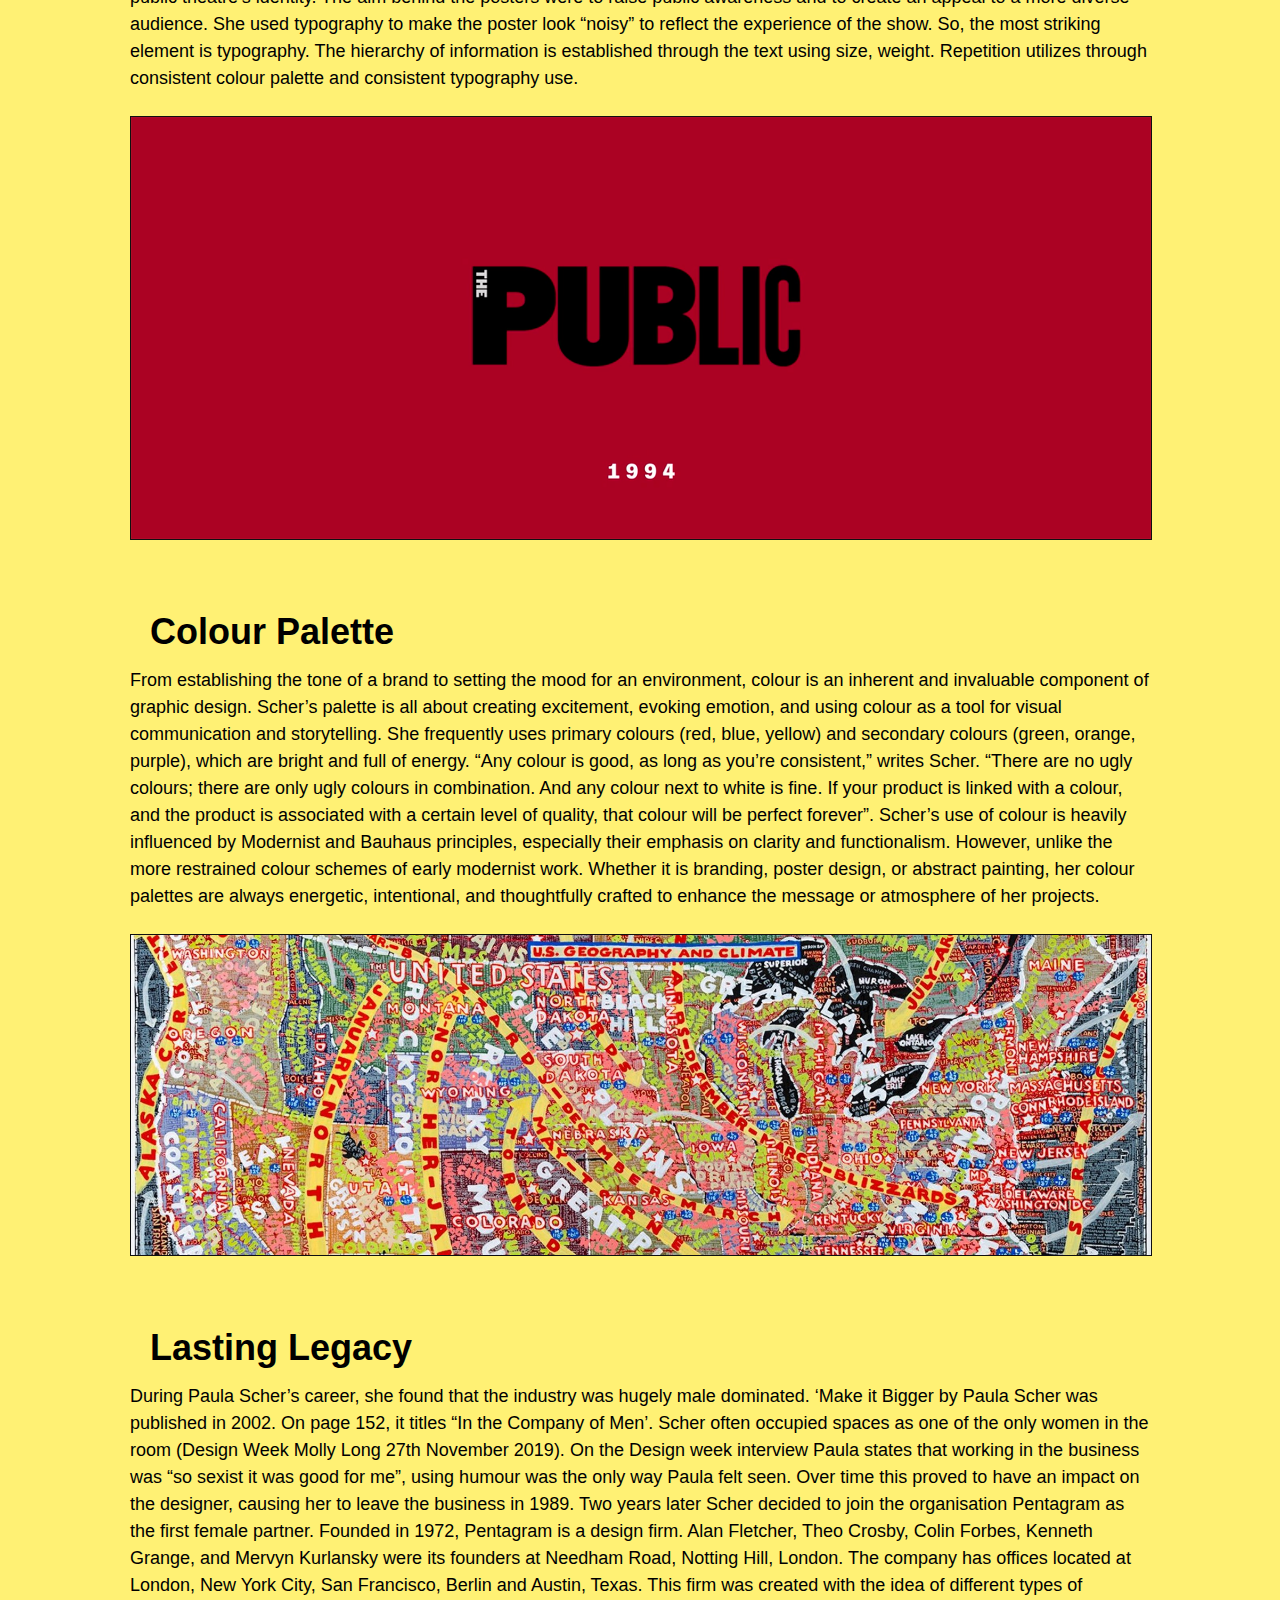
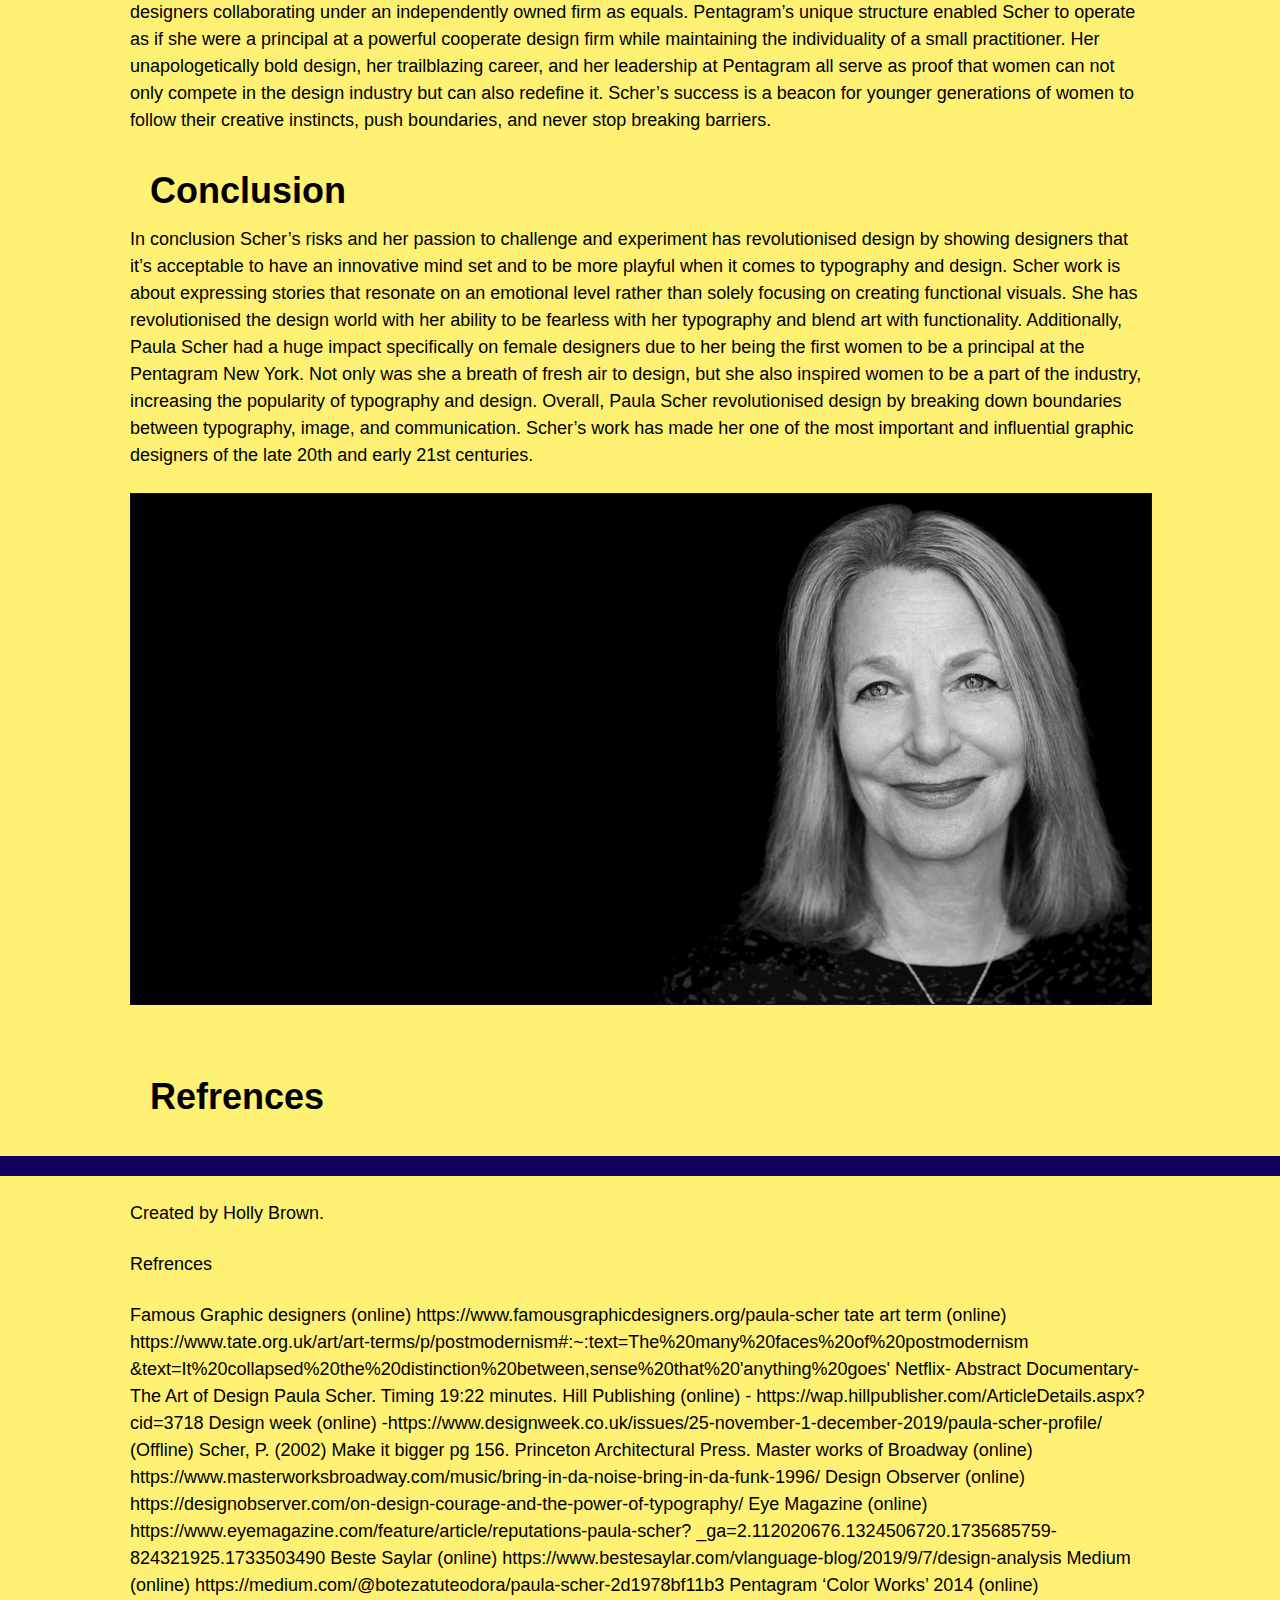
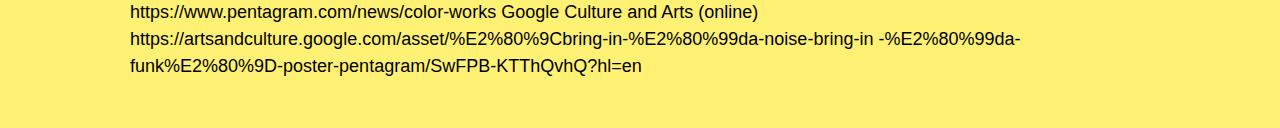
==== commit ac1f1ec4: "update index.html" ====
--- a/index.html
+++ b/index.html
@@ -41,7 +41,7 @@
             </div>
             </div>
 
-            <img src="images/paula.scher1.jpg"</img>
+            <img src="images/Paula.jpg"</img>
             
 
             <div class="container">
@@ -60,17 +60,19 @@
                 
               
 
-               
+                <img src="images/bringindafunk.jpg" alt="Posters"</img>
                 
         
                
                  <h2>Postmodernism</h2>
-                <p>Postmodernism is what came after modernist design, the prevailing aesthetic, style of the early mid 20th century, it can describe everything that came after modernism. (99 Designs, Johnny levanier, 2022). Post modernism became a movement in the 70’s and carried through to the 80’s, it rejected formal art instructions and theories, shattering traditional concepts. This is a significant movement as it introduced a new era of freedom and a sense that ‘anything goes’. When Scher made Bring in ‘da Noise Bring in ‘da Funk (1995) it really signalled a paradigm shift, a new moment in the theatre. “Bring in ’Da Noise, Bring in ’Da Funk” is a musical history of rhythm in African American life told through dancer/choreographer. Savion, the director of the jazz movement states “I wanted to see how tap could not just tell stories, but how it could convey complicated emotions. Jazz dance does this, as do modern dance and ballet, but tap wasn’t being mined for its emotional content. It was always lopped off as an art form that’s just exuberant and fun and playful. I wanted to see how we could use tap to convey desires and – how it could become a source of delight, intensity, rage, or power”. Paula Scher figured out a way to take what she saw on stage and turn it into ink on paper. At the time, this was the peak of postmodern graphic design. Set against a specific historical backdrop, the posters utilize a sans-serif typeface and combine elements of constructivism, graphic photography, and unique expressive techniques to transcend the limitations of postmodern graphic design, achieving a harmonious unity of form and function.  The series became popular as it reflected the culture and the graffiti streets of New York. Scher persuaded viewers with the posters by creating a system where the poster echoed the atmosphere of the theatre.</p>
+                <p>Postmodernism is what came after modernist design, the prevailing aesthetic, style of the early mid 20th century, it can describe everything that came after modernism. Post modernism became a movement in the 70’s and carried through to the 80’s, it rejected formal art instructions and theories, shattering traditional concepts. This is a significant movement as it introduced a new era of freedom and a sense that ‘anything goes’. When Scher made Bring in ‘da Noise Bring in ‘da Funk (1995) it really signalled a paradigm shift, a new moment in the theatre. “Bring in ’Da Noise, Bring in ’Da Funk” is a musical history of rhythm in African American life told through dancer/choreographer. Savion, the director of the jazz movement states “I wanted to see how tap could not just tell stories, but how it could convey complicated emotions. Jazz dance does this, as do modern dance and ballet, but tap wasn’t being mined for its emotional content. It was always lopped off as an art form that’s just exuberant and fun and playful. I wanted to see how we could use tap to convey desires and – how it could become a source of delight, intensity, rage, or power”. Paula Scher figured out a way to take what she saw on stage and turn it into ink on paper. At the time, this was the peak of postmodern graphic design. Set against a specific historical backdrop, the posters utilize a sans-serif typeface and combine elements of constructivism, graphic photography, and unique expressive techniques to transcend the limitations of postmodern graphic design, achieving a harmonious unity of form and function.  The series became popular as it reflected the culture and the graffiti streets of New York. Scher persuaded viewers with the posters by creating a system where the poster echoed the atmosphere of the theatre.</p>
 
 
                 
                       
-                <h2>Typography</h2>
+                
+                
+                  <h2>Typography</h2>
                   
 
                   <div class="container">
@@ -79,27 +81,29 @@
                             <P> "Words have meaning, and typography has feeling. When you put them together it’s a spectacular combination"- Paula Scher </P>
                         </blockquote>
                         <figcaption>
-                </div>
+                 </div>
+                 
             
             
 
                 <p> Paula Scher is renowned for her innovative use of typography, which is central to her graphic design approach. She has played a crucial role in reshaping how typefaces are used in design. By blending her unique visual elements with her typefaces, she creates a bold, dynamic, and expressive composition. Her typography often incorporates hand-lettered elements, oversized type, and playful distortions of form and structure. Scher knows how to use the space that is available to her. Her use of scale is central to her ability to create memorable, visually engaging designs. Whether that is through establishing hierarchy, creating an emotional impact, or trailing out her playfulness with proportion. Her approach to scale helps her communicate this power and culture through design. Scher often employs large, bold typography to create a sense of drama and immediacy. The use of exaggerated scale can convey urgency or importance. In many of her projects, the scale of the type becomes an emotional cue, drawing attention and making a statement. For Bring in da noise bring in da funk a wood typeface was used throughout the public theatre’s identity. The aim behind the posters were to raise public awareness and to create an appeal to a more diverse audience. She used typography to make the poster look “noisy” to reflect the experience of the show. So, the most striking element is typography. The hierarchy of information is established through the text using size, weight. Repetition utilizes through consistent colour palette and consistent typography use.</p>
                 
-
+                <img src="images/public.png" alt="public"</img>
                 <h2> Colour Palette </h2>
-                <p>From establishing the tone of a brand to setting the mood for an environment, colour is an inherent and invaluable component of graphic design (pentagram ‘Color Works’ 2014). Scher’s palette is all about creating excitement, evoking emotion, and using colour as a tool for visual communication and storytelling. She frequently uses primary colours (red, blue, yellow) and secondary colours (green, orange, purple), which are bright and full of energy. “Any colour is good, as long as you’re consistent,” writes Scher. “There are no ugly colours; there are only ugly colours in combination. And any colour next to white is fine. If your product is linked with a colour, and the product is associated with a certain level of quality, that colour will be perfect forever” (pentagram ‘Color Works’ 2014). Scher’s use of colour is heavily influenced by Modernist and Bauhaus principles, especially their emphasis on clarity and functionalism. However, unlike the more restrained colour schemes of early modernist work. Whether it is branding, poster design, or abstract painting, her colour palettes are always energetic, intentional, and thoughtfully crafted to enhance the message or atmosphere of her projects.</p>
+                <p>From establishing the tone of a brand to setting the mood for an environment, colour is an inherent and invaluable component of graphic design. Scher’s palette is all about creating excitement, evoking emotion, and using colour as a tool for visual communication and storytelling. She frequently uses primary colours (red, blue, yellow) and secondary colours (green, orange, purple), which are bright and full of energy. “Any colour is good, as long as you’re consistent,” writes Scher. “There are no ugly colours; there are only ugly colours in combination. And any colour next to white is fine. If your product is linked with a colour, and the product is associated with a certain level of quality, that colour will be perfect forever”. Scher’s use of colour is heavily influenced by Modernist and Bauhaus principles, especially their emphasis on clarity and functionalism. However, unlike the more restrained colour schemes of early modernist work. Whether it is branding, poster design, or abstract painting, her colour palettes are always energetic, intentional, and thoughtfully crafted to enhance the message or atmosphere of her projects.</p>
 
 
-            <img src="images/paula.scher.colourpalette.jpg">
+                 <img src="images/paulascherart.jpeg" alt="art"</img>
             
                    
 
-                <h2> Lasting Legacy </h2>
-                <p>During Paula Scher’s career, she found that the industry was hugely male dominated. ‘Make it Bigger by Paula Scher was published in 2002. On page 152, it titles “In the Company of Men’. Scher often occupied spaces as one of the only women in the room (Design Week Molly Long 27th November 2019). On the Design week interview Paula states that working in the business was “so sexist it was good for me”, using humour was the only way Paula felt seen. Over time this proved to have an impact on the designer, causing her to leave the business in 1989.  Two years later Scher decided to join the organisation Pentagram as the first female partner. Founded in 1972, Pentagram is a design firm. 
-                    Alan Fletcher, Theo Crosby, Colin Forbes, Kenneth Grange, and Mervyn Kurlansky were its founders at Needham Road, Notting Hill, London. The company has offices located at London, New York City, San Francisco, Berlin and Austin, Texas. This firm was created with the idea of different types of designers collaborating under an independently owned firm as equals (Medium, Teodora Botezatu 2017).
-                     Pentagram’s unique structure enabled Scher to operate as if she were a principal at a powerful cooperate design firm while maintaining the individuality of a small practitioner (Scher, P. (2002) Make it bigger pg 156. Princeton Architectural Press). Her unapologetically bold design, her trailblazing career, and her leadership at Pentagram all serve as proof that women can not only compete in the design industry but can also redefine it. Scher’s success is a beacon for younger generations of women to follow their creative instincts, push boundaries, and never stop breaking barriers.
+                    <h2> Lasting Legacy </h2>
+                    <p>During Paula Scher’s career, she found that the industry was hugely male dominated. ‘Make it Bigger by Paula Scher was published in 2002. On page 152, it titles “In the Company of Men’. Scher often occupied spaces as one of the only women in the room (Design Week Molly Long 27th November 2019). On the Design week interview Paula states that working in the business was “so sexist it was good for me”, using humour was the only way Paula felt seen. Over time this proved to have an impact on the designer, causing her to leave the business in 1989.  Two years later Scher decided to join the organisation Pentagram as the first female partner. Founded in 1972, Pentagram is a design firm. 
+                    Alan Fletcher, Theo Crosby, Colin Forbes, Kenneth Grange, and Mervyn Kurlansky were its founders at Needham Road, Notting Hill, London. The company has offices located at London, New York City, San Francisco, Berlin and Austin, Texas. This firm was created with the idea of different types of designers collaborating under an independently owned firm as equals.
+                     Pentagram’s unique structure enabled Scher to operate as if she were a principal at a powerful cooperate design firm while maintaining the individuality of a small practitioner.
+                      Her unapologetically bold design, her trailblazing career, and her leadership at Pentagram all serve as proof that women can not only compete in the design industry but can also redefine it. Scher’s success is a beacon for younger generations of women to follow their creative instincts, push boundaries, and never stop breaking barriers.</p>
                     
-                    </p>
+                   
 
                
                
@@ -107,7 +111,7 @@
                <p>In conclusion Scher’s risks and her passion to challenge and experiment has revolutionised design by showing designers that it’s acceptable to have an innovative mind set and to be more playful when it comes to typography and design. Scher work is about expressing stories that resonate on an emotional level rather than solely focusing on creating functional visuals. She has revolutionised the design world with her ability to be fearless with her typography and blend art with functionality. Additionally, Paula Scher had a huge impact specifically on female designers due to her being the first women to be a principal at the Pentagram New York. Not only was she a breath of fresh air to design, but she also inspired women to be a part of the industry, increasing the popularity of typography and design. Overall, Paula Scher revolutionised design by breaking down boundaries between typography, image, and communication. Scher’s work has made her one of the most important and influential graphic designers of the late 20th and early 21st centuries.</p>
         
 
-
+               <img src="images/paulascherblack.jpeg" alt="Paula scher">
 
                 
 
@@ -115,13 +119,14 @@
             </div>
             <footer>
                 <div class="container">
-                    <p> Created by Holly Brown. Images used are from unsplash. </p>
+                    <p> Created by Holly Brown.</p>
                     <p>Refrences</p>
                     <p>Famous Graphic designers (online)
                         https://www.famousgraphicdesigners.org/paula-scher
                         
                         tate art term (online)
-                        https://www.tate.org.uk/art/art-terms/p/postmodernism#:~:text=The%20many%20faces%20of%20postmodernism&text=It%20collapsed%20the%20distinction%20between,sense%20that%20'anything%20goes'
+                        https://www.tate.org.uk/art/art-terms/p/postmodernism#:~:text=The%20many%20faces%20of%20postmodernism
+                        &text=It%20collapsed%20the%20distinction%20between,sense%20that%20'anything%20goes'
                         
                         Netflix- Abstract Documentary- The Art of Design Paula Scher. Timing 19:22 minutes.
                         
@@ -141,7 +146,8 @@
                         https://designobserver.com/on-design-courage-and-the-power-of-typography/ 
                         
                         Eye Magazine (online)
-                        https://www.eyemagazine.com/feature/article/reputations-paula-scher?_ga=2.112020676.1324506720.1735685759-824321925.1733503490
+                        https://www.eyemagazine.com/feature/article/reputations-paula-scher?
+                        _ga=2.112020676.1324506720.1735685759-824321925.1733503490
                         
                         Beste Saylar (online)
                         https://www.bestesaylar.com/vlanguage-blog/2019/9/7/design-analysis
@@ -153,7 +159,8 @@
                          https://www.pentagram.com/news/color-works
                         
                         Google Culture and Arts (online)
-                        https://artsandculture.google.com/asset/%E2%80%9Cbring-in-%E2%80%99da-noise-bring-in-%E2%80%99da-funk%E2%80%9D-poster-pentagram/SwFPB-KTThQvhQ?hl=en
+                        https://artsandculture.google.com/asset/%E2%80%9Cbring-in-%E2%80%99da-noise-bring-in
+                        -%E2%80%99da-funk%E2%80%9D-poster-pentagram/SwFPB-KTThQvhQ?hl=en
                         
                         </p>
                 </div>
--- a/paulascher.css
+++ b/paulascher.css
@@ -168,13 +168,13 @@
     max-width: 1020px;
     width:100%;
     height:auto;
-    border:1px solid #101010;
+    border: 10px solid #0027d2;
     margin-bottom: 2rem;
     }
     
     /*blockquote*/
 figure.quote {
-    border-left: 8px solid #ff0000;
+    border-left: 10px solid #ff0000;
     padding:1.5rem 0 1.5rem 2rem;
     margin-bottom: 2rem;
     }
